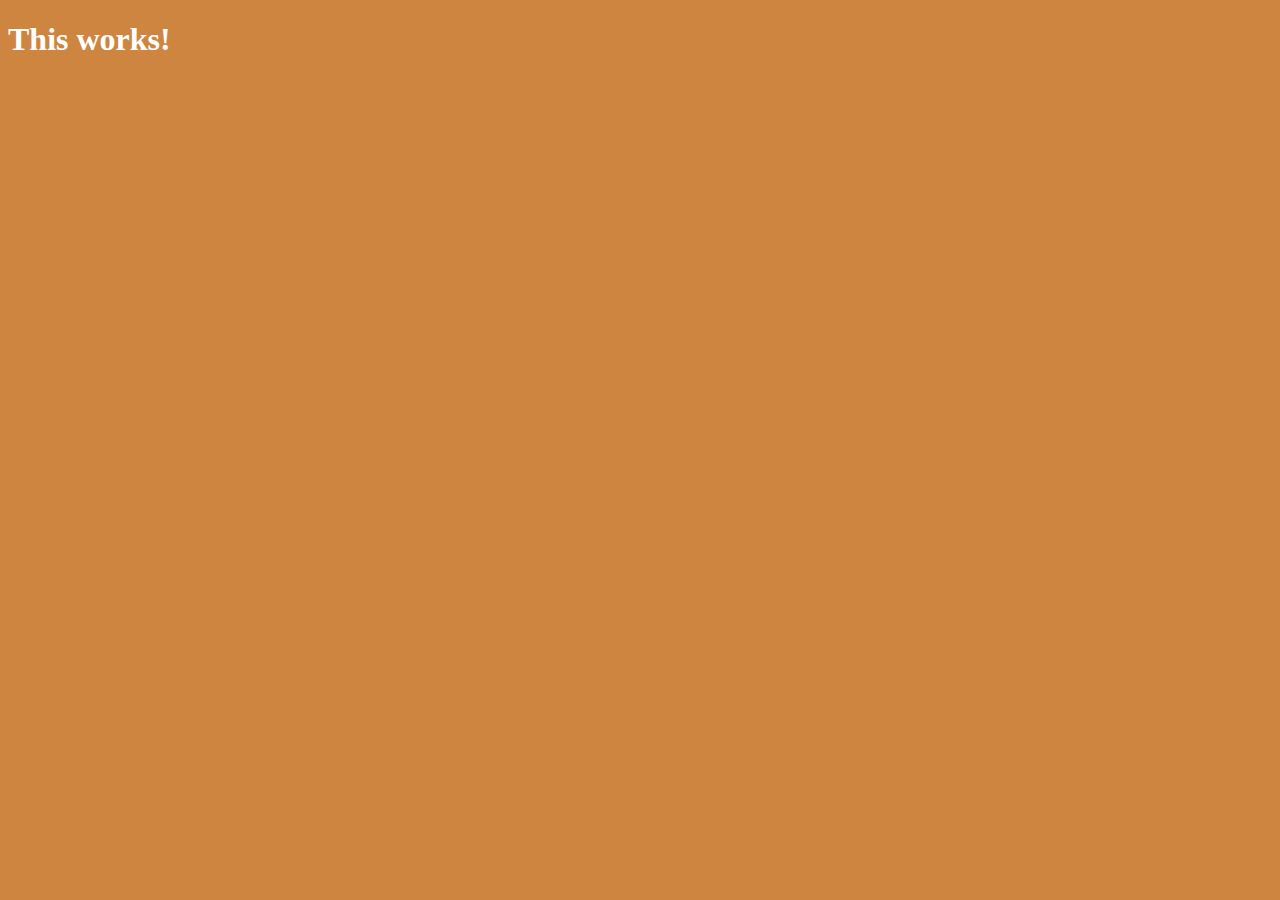
==== index.html @ 54712d70 "1. 21-05-10" ====
<!DOCTYPE html>
<html lang="en">
<head>
    <meta charset="UTF-8">
    <meta http-equiv="X-UA-Compatible" content="IE=edge">
    <meta name="viewport" content="width=device-width, initial-scale=1.0">
    <title>Something</title>
    <link rel="stylesheet" href="index.css"/>
</head>
<body>
    <h1>This works!</h1>
    
    <script src="index.js"></script>
</body>
</html>
---- index.css ----
body {
  background-color: peru;
}

h1 {
  color: white;
}
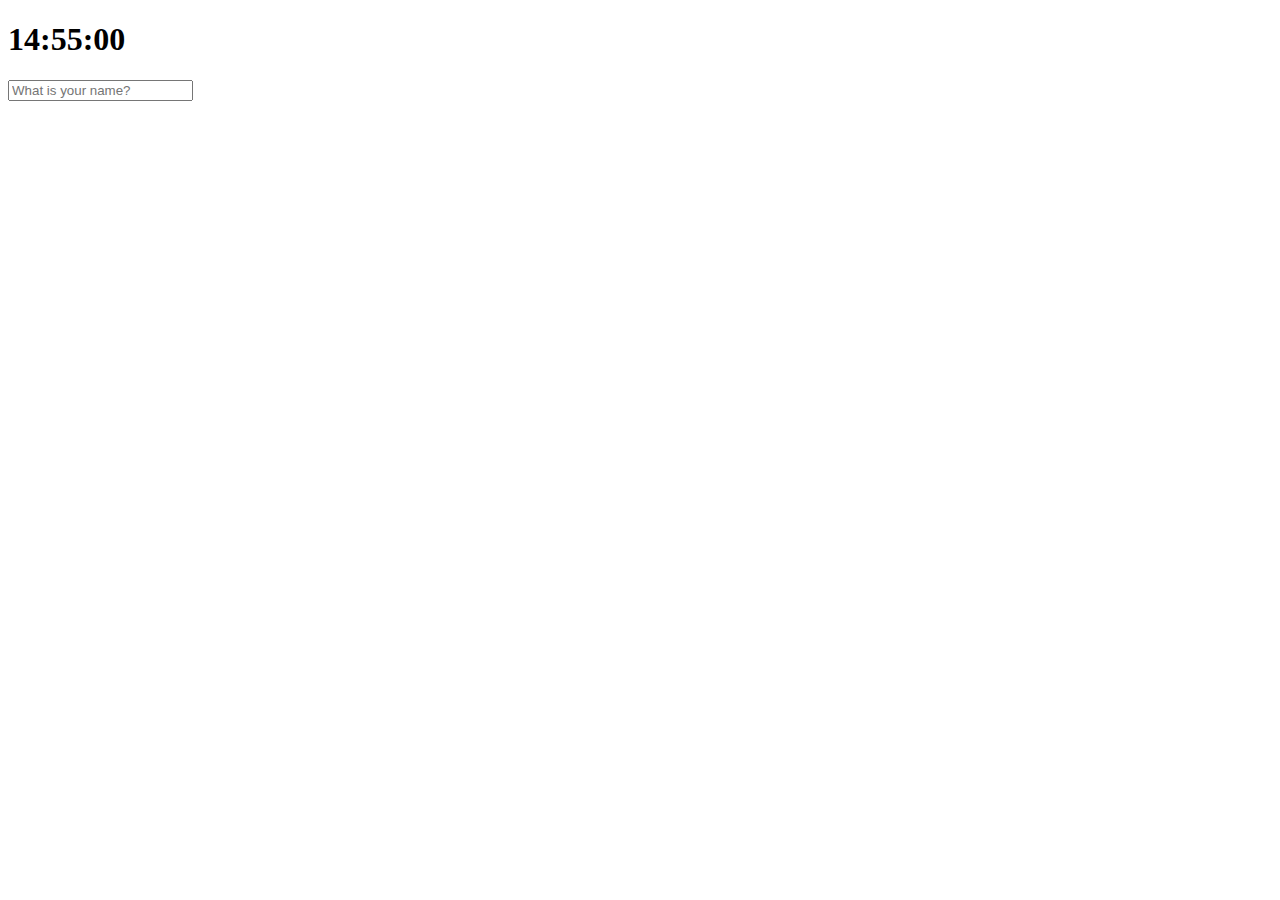
==== commit 19b28044: "2021-05-11.first" ====
--- a/index.html
+++ b/index.html
@@ -4,12 +4,17 @@
     <meta charset="UTF-8">
     <meta http-equiv="X-UA-Compatible" content="IE=edge">
     <meta name="viewport" content="width=device-width, initial-scale=1.0">
-    <title>Something</title>
-    <link rel="stylesheet" href="index.css"/>
+    <title>Document</title>
 </head>
 <body>
-    <h1>This works!</h1>
-    
-    <script src="index.js"></script>
+    <div class="js-clock">
+        <h1 class="js-title">00:00</h1>
+    </div>
+    <form class="js-form form">
+        <input type="text" placeholder="What is your name?" />
+    </form>
+    <h4 class="js-greetings greetings"></h4>
+    <script src="clock.js"></script>
+    <script src="gretting.js"></script>
 </body>
 </html>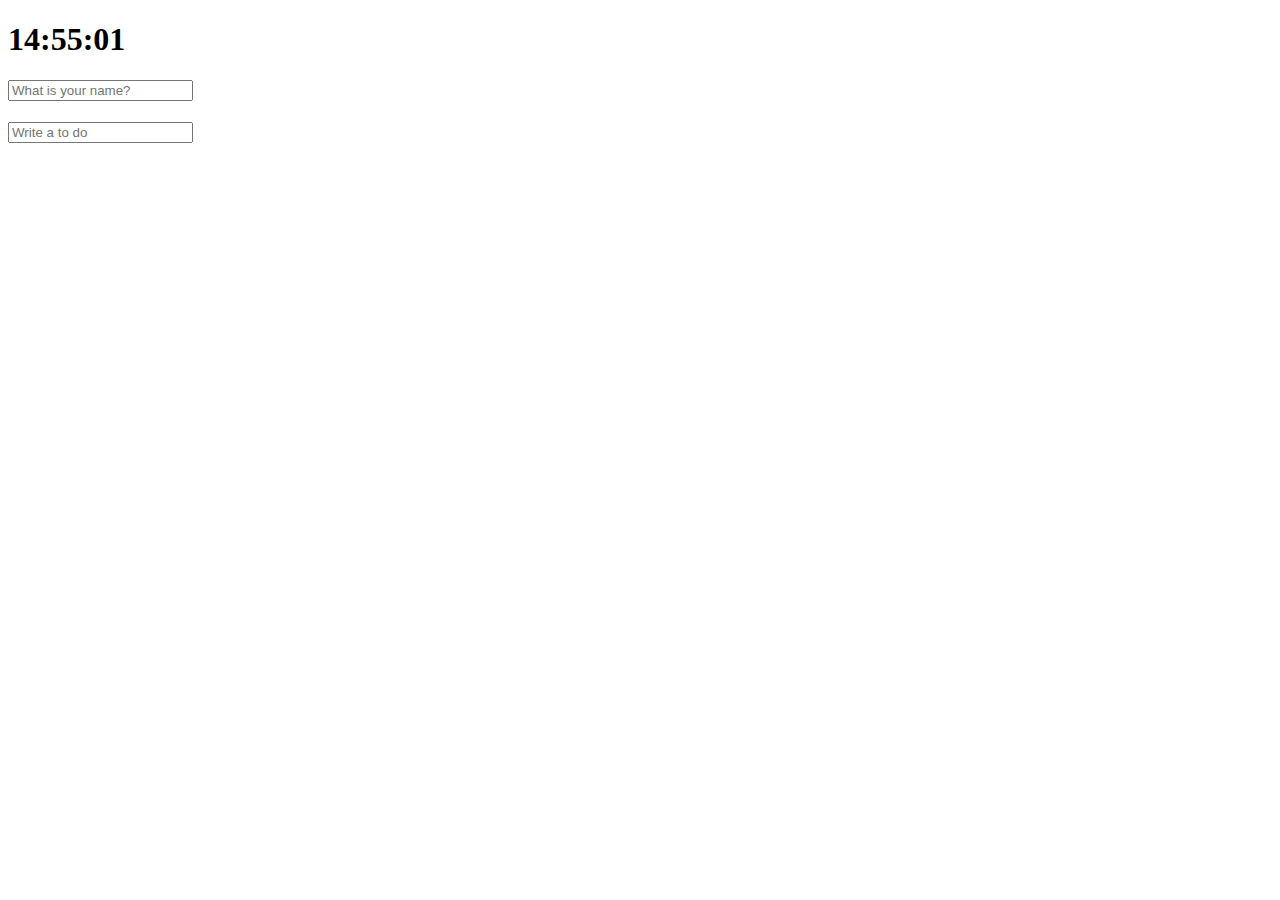
==== commit 0404ebe0: "2021-05-12" ====
--- a/index.html
+++ b/index.html
@@ -11,10 +11,17 @@
         <h1 class="js-title">00:00</h1>
     </div>
     <form class="js-form form">
+     
         <input type="text" placeholder="What is your name?" />
     </form>
-    <h4 class="js-greetings greetings"></h4>
+    <h4 class="js-greetings greetings"></h4>   
+    <form class="js-toDoForm">
+        <input type ="text" placeholder="Write a to do"/>
+    </form>
+    <ul class ="js-toDoList"></ul>
+    
     <script src="clock.js"></script>
     <script src="gretting.js"></script>
+    <script src="todo.js"></script>
 </body>
 </html>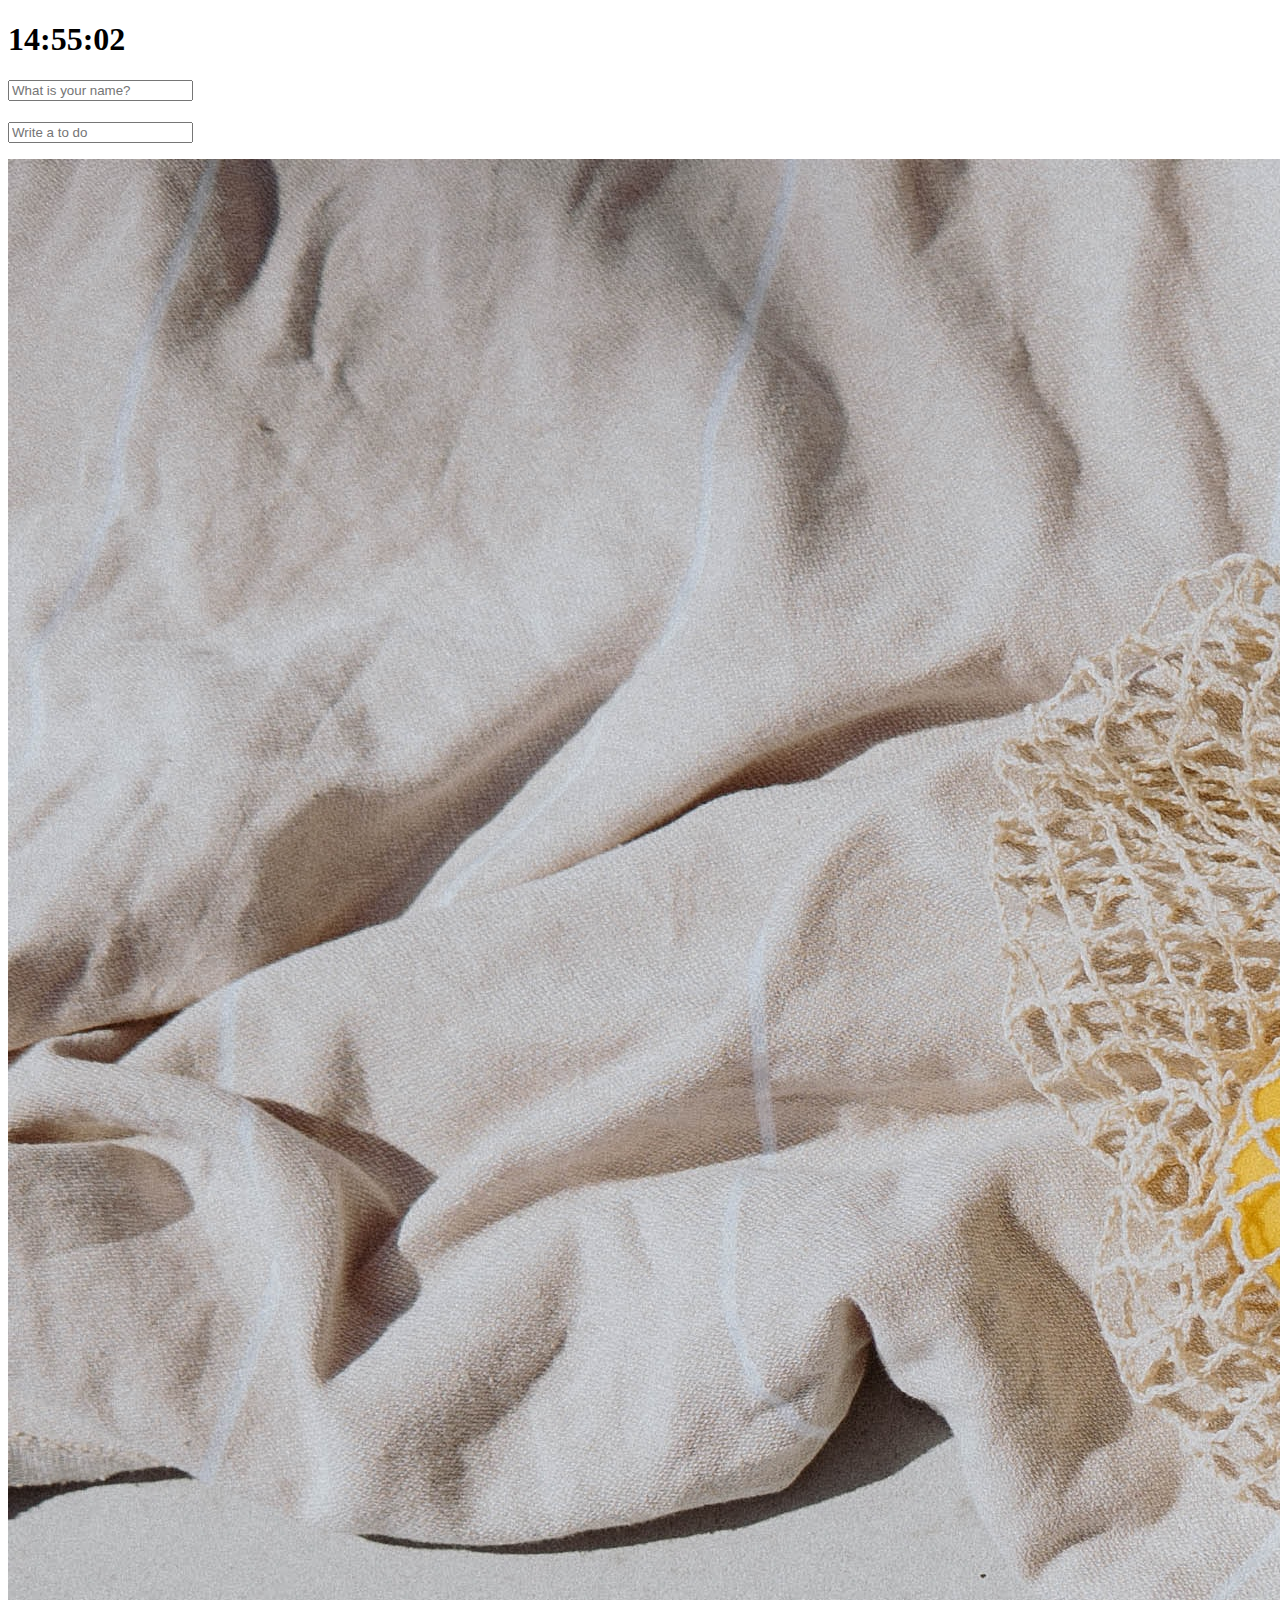
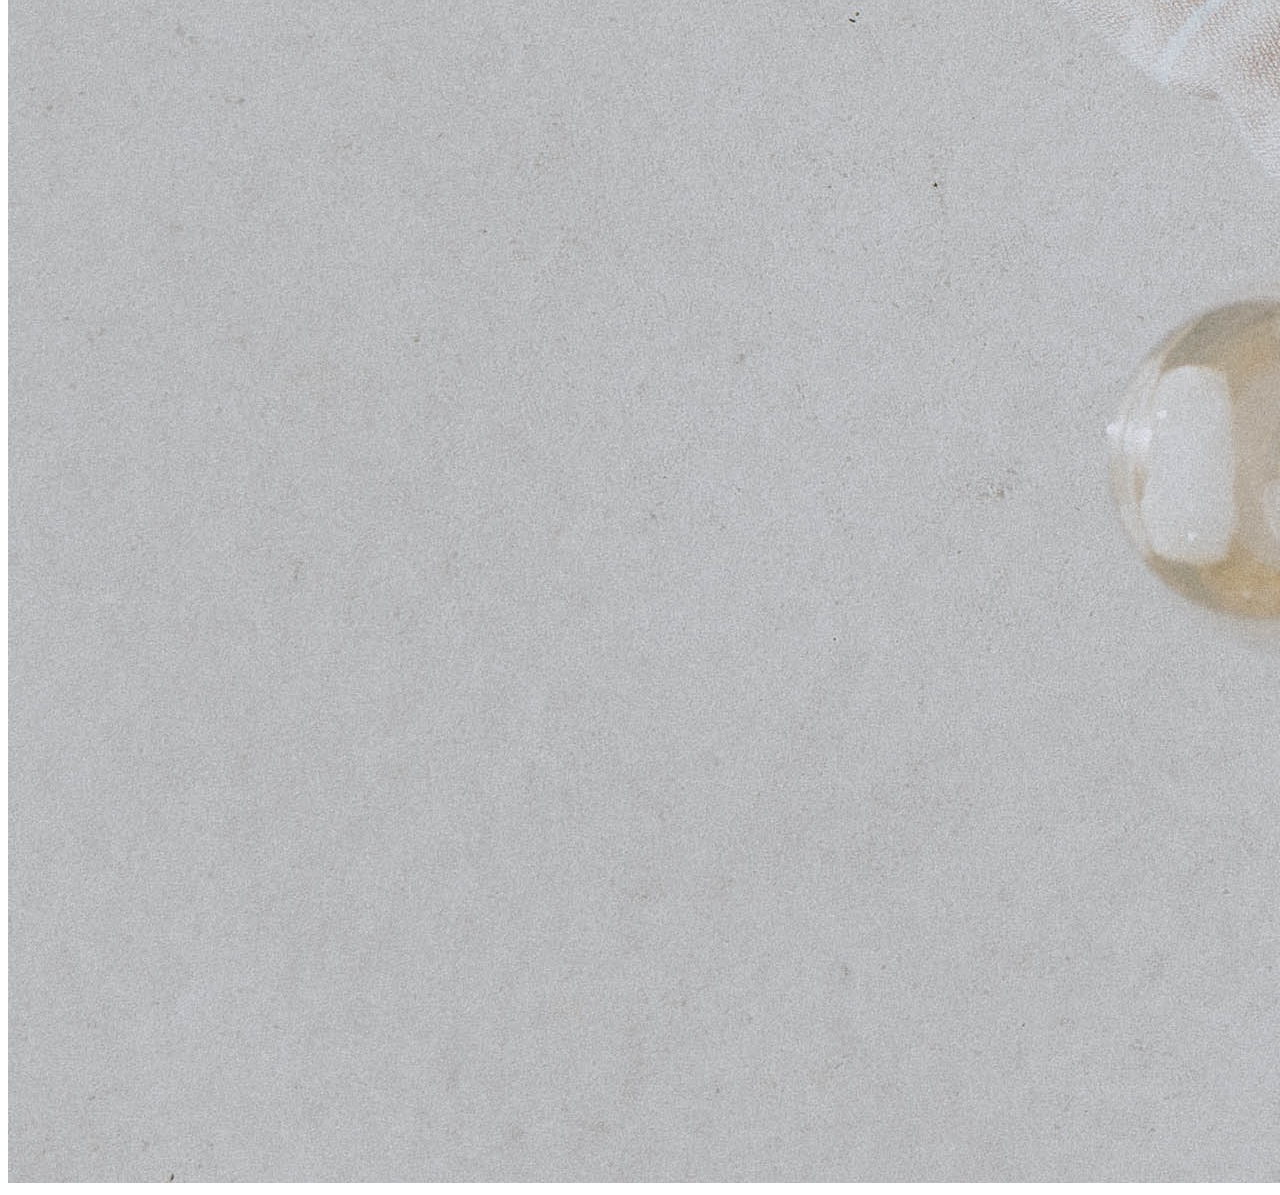
==== commit a58f80e6: "2021-05-13.first" ====
--- a/index.html
+++ b/index.html
@@ -23,5 +23,7 @@
     <script src="clock.js"></script>
     <script src="gretting.js"></script>
     <script src="todo.js"></script>
+    <script src="background.js"></script>
+</body>
 </body>
 </html>